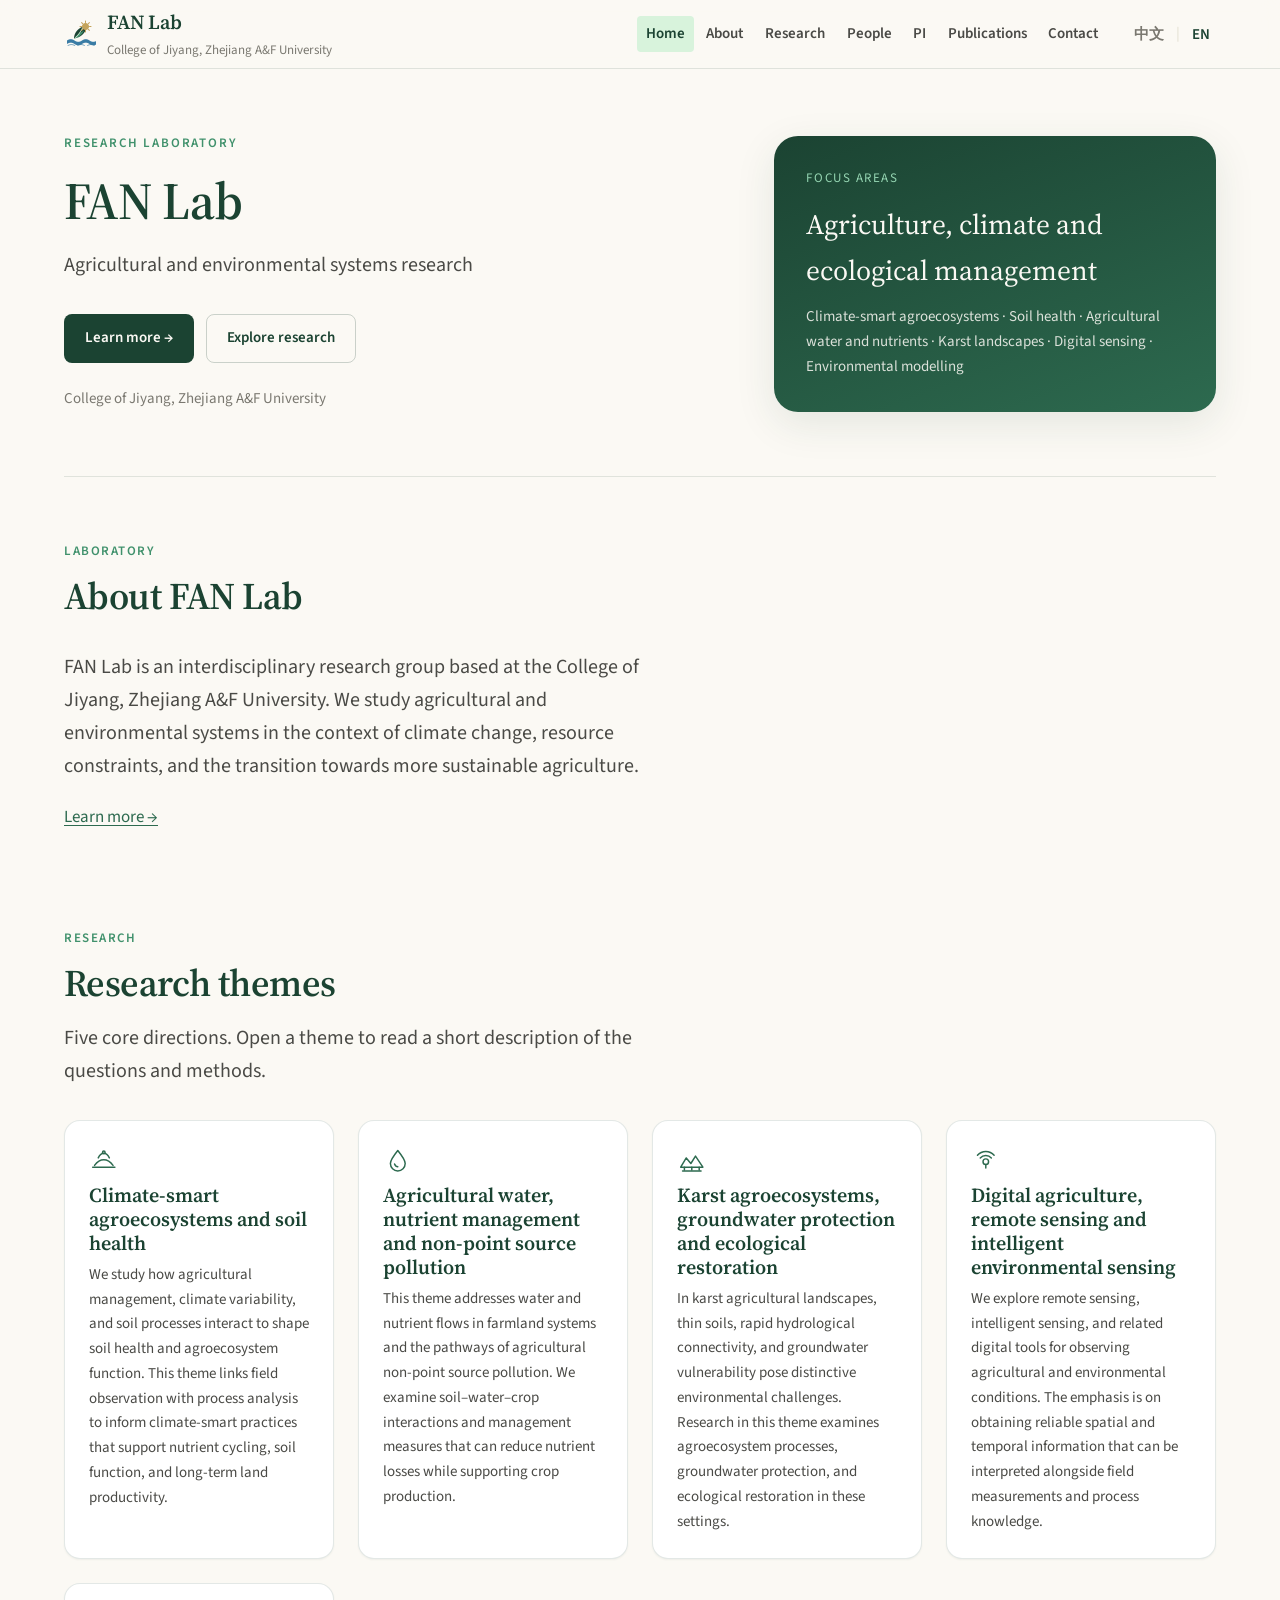
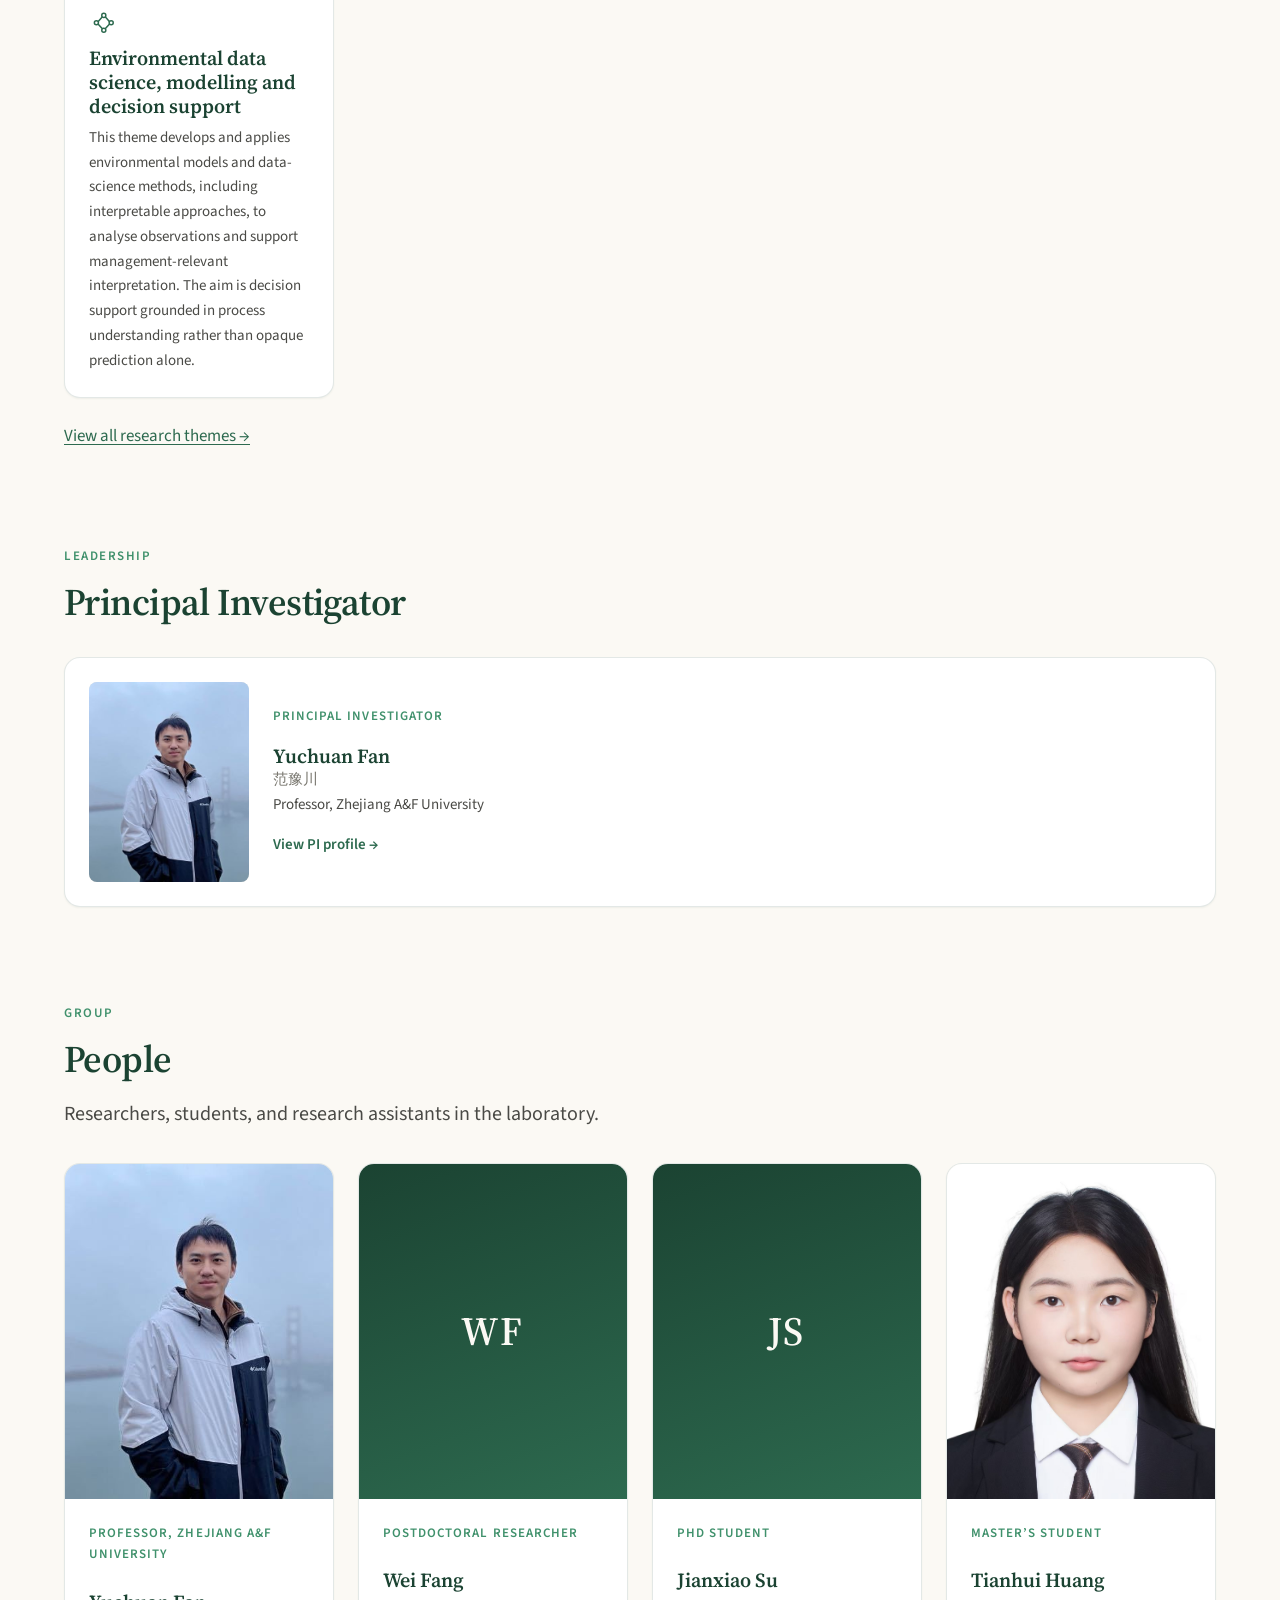
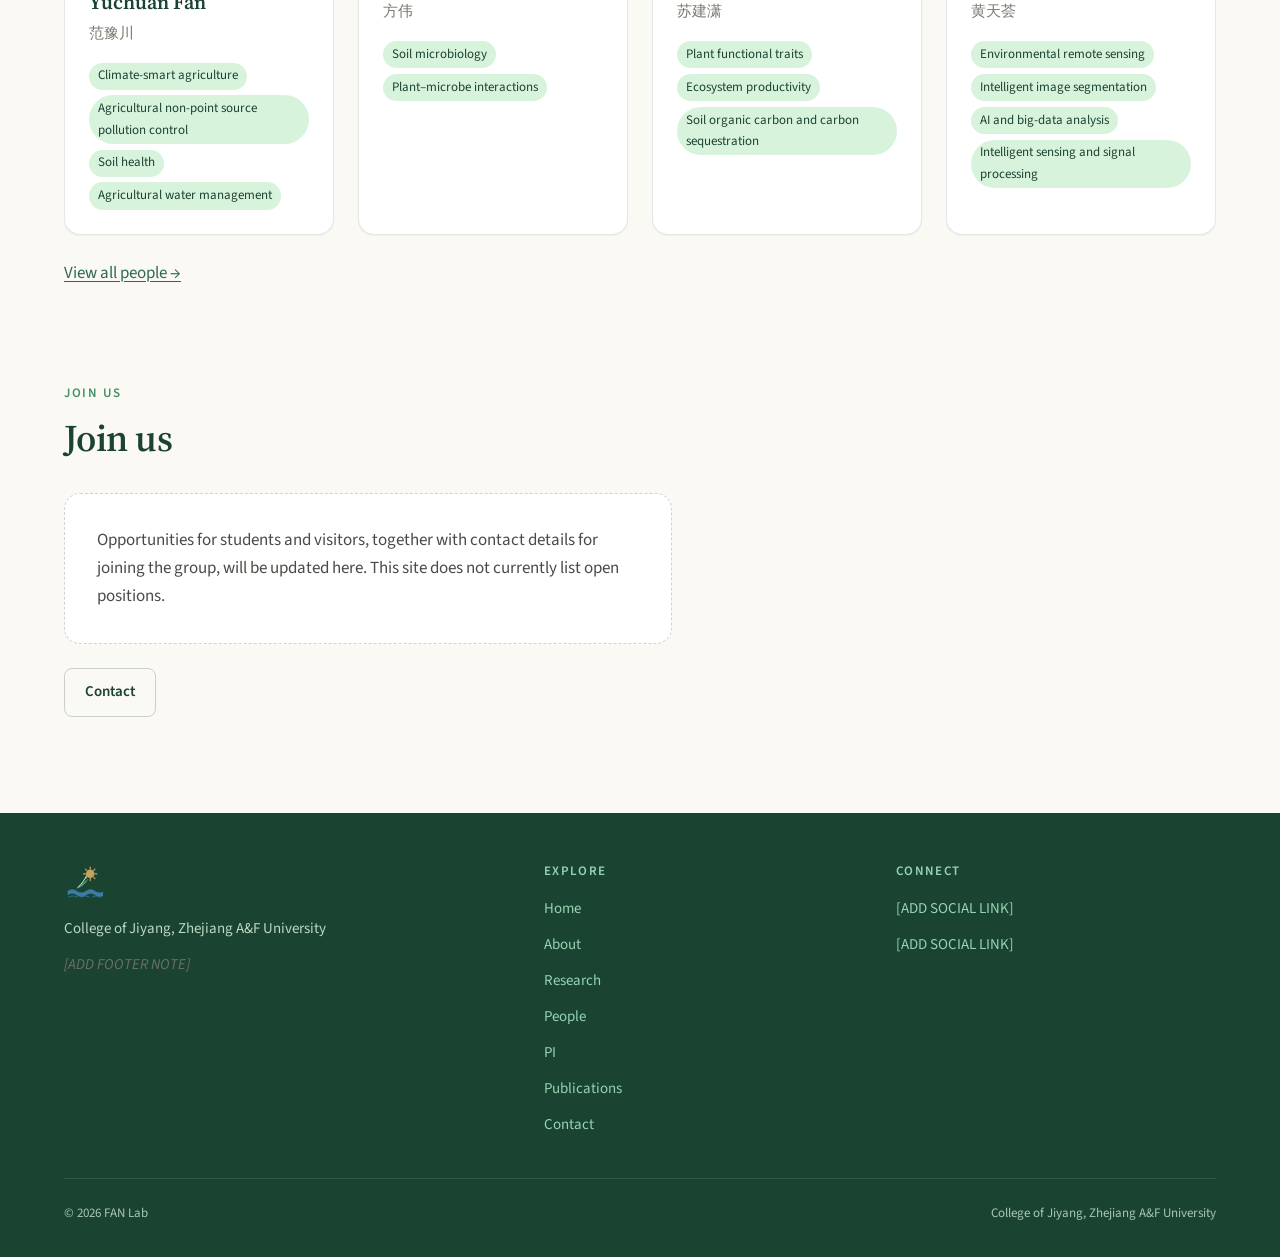
==== index.html @ 01610fb7 "Initial FAN Lab website for GitHub Pages. Bilingual static site (中文 | EN) for FanLab2025.github.io." ====
<!DOCTYPE html>
<html lang="zh-CN">
<head>
  <meta charset="utf-8" />
  <meta name="viewport" content="width=device-width, initial-scale=1" />
  <meta name="description" content="FAN Lab — agricultural and environmental systems research at the College of Jiyang, Zhejiang A&F University, led by Prof. Yuchuan Fan." />
  <title>FAN Lab · College of Jiyang, Zhejiang A&F University</title>
  <script>
    (function () {
      try {
        var l = localStorage.getItem("lab-lang");
        if (l !== "zh" && l !== "en") {
          var n = (navigator.language || "en").toLowerCase();
          l = n.indexOf("zh") === 0 ? "zh" : "en";
        }
        document.documentElement.lang = l === "zh" ? "zh-CN" : "en";
        document.documentElement.setAttribute("data-lang", l);
      } catch (e) {}
    })();
  </script>
  <link rel="icon" href="assets/images/fan-lab-favicon.svg" type="image/svg+xml" />
  <link rel="preconnect" href="https://fonts.googleapis.com" />
  <link rel="preconnect" href="https://fonts.gstatic.com" crossorigin />
  <link href="https://fonts.googleapis.com/css2?family=Source+Sans+3:ital,wght@0,400;0,600;0,700;1,400&family=Source+Serif+4:opsz,wght@8..60,600;8..60,700&display=swap" rel="stylesheet" />
  <link rel="stylesheet" href="css/styles.css" />
</head>
<body>
  <a class="skip-link" href="#main" data-i18n="skipToContent">Skip to content</a>

  <header class="site-header" id="site-header" role="banner"></header>

  <main id="main" class="main">
    <div class="container">
      <section class="hero" aria-labelledby="hero-title">
        <div>
          <span class="hero__eyebrow" data-i18n="home.eyebrow">Research laboratory</span>
          <h1 id="hero-title" data-bind-lab-name>FAN Lab</h1>
          <p class="hero__tagline" id="home-tagline">Agricultural and environmental systems research</p>
          <div class="btn-row">
            <a class="btn btn--primary" href="about.html" data-i18n="home.learnMore">Learn more →</a>
            <a class="btn btn--ghost" href="research.html" data-i18n="home.exploreResearch">Explore research</a>
          </div>
          <div class="hero__meta" style="margin-top: 1.5rem;">
            <span id="home-institution">College of Jiyang, Zhejiang A&amp;F University</span>
          </div>
        </div>
        <aside class="hero__panel" aria-label="Laboratory focus">
          <p class="hero__panel-label" data-i18n="home.focusLabel">Focus areas</p>
          <p class="hero__panel-title" data-i18n="home.focusTitle">Agriculture, climate and ecological management</p>
          <p class="hero__panel-text" data-i18n="home.focusText">Climate-smart agroecosystems · Soil health · Agricultural water and nutrients · Karst landscapes · Digital sensing · Environmental modelling</p>
        </aside>
      </section>

      <section class="section" aria-labelledby="about-heading">
        <div class="section__header">
          <span class="section__eyebrow" data-i18n="home.aboutEyebrow">Laboratory</span>
          <h2 id="about-heading" data-i18n="home.aboutHeading">About FAN Lab</h2>
        </div>
        <div id="home-about" class="about-prose">
          <p class="status-msg" data-i18n="status.loading">Loading…</p>
        </div>
        <p style="margin-top: 1.25rem;">
          <a href="about.html" data-i18n="home.learnMore">Learn more →</a>
        </p>
      </section>

      <section class="section" aria-labelledby="themes-heading">
        <div class="section__header">
          <span class="section__eyebrow" data-i18n="home.researchEyebrow">Research</span>
          <h2 id="themes-heading" data-i18n="home.themesHeading">Research themes</h2>
          <p class="section__lede" data-i18n="home.themesLede">Five core directions. Open a theme to read a short description of the questions and methods.</p>
        </div>
        <div class="home-highlights" id="home-themes">
          <p class="status-msg" data-i18n="status.themesLoading">Loading themes…</p>
        </div>
        <p style="margin-top: 1.5rem;">
          <a href="research.html" data-i18n="home.viewAllThemes">View all research themes →</a>
        </p>
      </section>

      <section class="section" aria-labelledby="pi-heading">
        <div class="section__header">
          <span class="section__eyebrow" data-i18n="home.leadership">Leadership</span>
          <h2 id="pi-heading" data-i18n="home.piHeading">Principal Investigator</h2>
        </div>
        <div id="home-pi">
          <p class="status-msg" data-i18n="status.loading">Loading…</p>
        </div>
      </section>

      <section class="section" aria-labelledby="people-heading">
        <div class="section__header">
          <span class="section__eyebrow" data-i18n="home.peopleEyebrow">Group</span>
          <h2 id="people-heading" data-i18n="home.peopleHeading">People</h2>
          <p class="section__lede" data-i18n="home.peopleLede">Researchers, students, and research assistants in the laboratory.</p>
        </div>
        <div id="home-people">
          <p class="status-msg" data-i18n="status.loading">Loading…</p>
        </div>
        <p style="margin-top: 1.5rem;">
          <a href="people.html" data-i18n="home.viewPeople">View all people →</a>
        </p>
      </section>

      <section class="section" aria-labelledby="join-heading">
        <div class="section__header">
          <span class="section__eyebrow" data-i18n="home.joinEyebrow">Join us</span>
          <h2 id="join-heading" data-i18n="home.joinHeading">Join us</h2>
        </div>
        <div class="join-card">
          <p data-i18n="home.joinLede">Opportunities for students and visitors, together with contact details for joining the group, will be updated here. This site does not currently list open positions.</p>
        </div>
        <div class="btn-row" style="margin-top: 1.5rem;">
          <a class="btn btn--ghost" href="contact.html" data-i18n="home.contactBtn">Contact</a>
        </div>
      </section>
    </div>
  </main>

  <footer class="site-footer" id="site-footer" role="contentinfo"></footer>

  <script src="js/main.js"></script>
  <script src="js/render.js"></script>
  <script>
    (function () {
      var cache = null;
      function draw() {
        if (!cache) return;
        LabRender.renderHome(cache);
      }
      document.addEventListener("DOMContentLoaded", function () {
        LabSite.loadSite()
          .then(function () {
            return LabRender.loadAll();
          })
          .then(function (data) {
            cache = data;
            draw();
          })
          .catch(function (err) {
            console.error(err);
            var el = document.getElementById("home-about");
            if (el) {
              el.innerHTML = '<p class="status-msg status-msg--error">' +
                LabSite.escapeHtml(LabSite.t("status.loadFail")) +
                "</p>";
            }
          });
      });
      window.addEventListener("lab-lang-change", draw);
    })();
  </script>
</body>
</html>
---- css/styles.css ----
/* ==========================================================================
   FAN Lab — Academic laboratory stylesheet
   Forest green + cream palette · Source Serif 4 + Source Sans 3
   ========================================================================== */

:root {
  --color-forest: #1B4332;
  --color-forest-mid: #2D6A4F;
  --color-forest-soft: #40916C;
  --color-leaf: #95D5B2;
  --color-leaf-muted: #D8F3DC;
  --color-cream: #FBF9F4;
  --color-cream-deep: #F5F1E8;
  --color-sand: #E8E4D9;
  --color-ink: #1A1A1A;
  --color-ink-muted: #4A4A46;
  --color-ink-faint: #7A7870;
  --color-border: rgba(27, 67, 50, 0.12);
  --color-border-strong: rgba(27, 67, 50, 0.22);
  --color-focus: #2D6A4F;
  --color-white: #FFFFFF;

  --font-serif: "Source Serif 4", "Songti SC", "Noto Serif SC", "Georgia", "Times New Roman", serif;
  --font-sans: "Source Sans 3", "PingFang SC", "Noto Sans SC", "Microsoft YaHei", "Segoe UI", system-ui, -apple-system, sans-serif;

  --fs-xs: clamp(0.75rem, 0.7rem + 0.2vw, 0.8125rem);
  --fs-sm: clamp(0.875rem, 0.82rem + 0.25vw, 0.9375rem);
  --fs-base: clamp(1rem, 0.95rem + 0.25vw, 1.0625rem);
  --fs-md: clamp(1.125rem, 1.05rem + 0.35vw, 1.25rem);
  --fs-lg: clamp(1.375rem, 1.2rem + 0.7vw, 1.75rem);
  --fs-xl: clamp(1.75rem, 1.4rem + 1.2vw, 2.375rem);
  --fs-2xl: clamp(2.25rem, 1.7rem + 2vw, 3.25rem);
  --fs-3xl: clamp(2.75rem, 2rem + 2.8vw, 4rem);

  --space-1: 0.25rem;
  --space-2: 0.5rem;
  --space-3: 0.75rem;
  --space-4: 1rem;
  --space-5: 1.5rem;
  --space-6: 2rem;
  --space-7: 3rem;
  --space-8: 4rem;
  --space-9: 6rem;
  --space-10: 8rem;

  --radius-sm: 4px;
  --radius-md: 8px;
  --radius-lg: 16px;
  --radius-xl: 24px;

  --shadow-sm: 0 1px 2px rgba(27, 67, 50, 0.06);
  --shadow-md: 0 4px 16px rgba(27, 67, 50, 0.08);
  --shadow-lg: 0 12px 40px rgba(27, 67, 50, 0.1);

  --header-h: 4.25rem;
  --max-w: 72rem;
  --max-w-narrow: 42rem;
  --max-w-prose: 38rem;

  --ease: cubic-bezier(0.22, 1, 0.36, 1);
  --duration: 200ms;
}

/* Reset / base ----------------------------------------------------------- */

*,
*::before,
*::after {
  box-sizing: border-box;
}

html {
  scroll-behavior: smooth;
  -webkit-text-size-adjust: 100%;
}

@media (prefers-reduced-motion: reduce) {
  html {
    scroll-behavior: auto;
  }

  *,
  *::before,
  *::after {
    animation-duration: 0.01ms !important;
    animation-iteration-count: 1 !important;
    transition-duration: 0.01ms !important;
  }
}

body {
  margin: 0;
  min-height: 100vh;
  display: flex;
  flex-direction: column;
  font-family: var(--font-sans);
  font-size: var(--fs-base);
  line-height: 1.65;
  color: var(--color-ink);
  background-color: var(--color-cream);
  -webkit-font-smoothing: antialiased;
  -moz-osx-font-smoothing: grayscale;
}

img {
  max-width: 100%;
  height: auto;
  display: block;
}

a {
  color: var(--color-forest-mid);
  text-decoration-thickness: 1px;
  text-underline-offset: 0.18em;
  transition: color var(--duration) var(--ease);
}

a:hover {
  color: var(--color-forest);
}

a:focus-visible,
button:focus-visible,
.nav-toggle:focus-visible {
  outline: 2px solid var(--color-focus);
  outline-offset: 3px;
}

h1, h2, h3, h4 {
  font-family: var(--font-serif);
  font-weight: 600;
  line-height: 1.2;
  color: var(--color-forest);
  margin: 0 0 var(--space-4);
}

h1 { font-size: var(--fs-2xl); letter-spacing: -0.02em; }
h2 { font-size: var(--fs-xl); letter-spacing: -0.015em; }
h3 { font-size: var(--fs-lg); }
h4 { font-size: var(--fs-md); }

p {
  margin: 0 0 var(--space-4);
}

p:last-child {
  margin-bottom: 0;
}

ul, ol {
  margin: 0 0 var(--space-4);
  padding-left: 1.25rem;
}

/* Skip link -------------------------------------------------------------- */

.skip-link {
  position: absolute;
  top: -100%;
  left: var(--space-4);
  z-index: 1000;
  padding: var(--space-3) var(--space-5);
  background: var(--color-forest);
  color: var(--color-cream);
  font-weight: 600;
  text-decoration: none;
  border-radius: var(--radius-sm);
}

.skip-link:focus {
  top: var(--space-4);
}

/* Layout ----------------------------------------------------------------- */

.container {
  width: min(100% - 2rem, var(--max-w));
  margin-inline: auto;
}

.container--narrow {
  width: min(100% - 2rem, var(--max-w-narrow));
}

.main {
  flex: 1;
  padding-block: var(--space-8) var(--space-9);
}

.section {
  margin-bottom: var(--space-9);
}

.section:last-child {
  margin-bottom: 0;
}

.section__header {
  margin-bottom: var(--space-6);
  max-width: var(--max-w-prose);
}

.section__eyebrow {
  display: block;
  font-family: var(--font-sans);
  font-size: var(--fs-xs);
  font-weight: 600;
  letter-spacing: 0.12em;
  text-transform: uppercase;
  color: var(--color-forest-soft);
  margin-bottom: var(--space-3);
}

.section__lede {
  color: var(--color-ink-muted);
  font-size: var(--fs-md);
  margin-top: var(--space-3);
}

/* Header / nav ----------------------------------------------------------- */

.site-header {
  position: sticky;
  top: 0;
  z-index: 100;
  background: rgba(251, 249, 244, 0.92);
  backdrop-filter: blur(12px);
  -webkit-backdrop-filter: blur(12px);
  border-bottom: 1px solid var(--color-border);
}

.site-header__inner {
  display: flex;
  align-items: center;
  justify-content: space-between;
  gap: var(--space-5);
  min-height: var(--header-h);
}

.brand {
  display: flex;
  flex-direction: row;
  align-items: center;
  gap: 0.7rem;
  text-decoration: none;
  color: inherit;
  min-width: 0;
}

.brand__logo {
  height: 2rem; /* ~32px — compact mark for navbar */
  width: 2rem;
  display: block;
  flex-shrink: 0;
  object-fit: contain;
}

.brand__text {
  display: flex;
  flex-direction: column;
  gap: 0.08rem;
  min-width: 0;
}

.brand:hover {
  color: inherit;
}

.brand__lab {
  font-family: var(--font-serif);
  font-size: var(--fs-md);
  font-weight: 600;
  color: var(--color-forest);
  letter-spacing: -0.01em;
  white-space: nowrap;
  overflow: hidden;
  text-overflow: ellipsis;
}

.brand__inst {
  font-size: var(--fs-xs);
  color: var(--color-ink-faint);
  white-space: nowrap;
  overflow: hidden;
  text-overflow: ellipsis;
}

.nav-toggle {
  display: none;
  align-items: center;
  justify-content: center;
  width: 2.75rem;
  height: 2.75rem;
  border: 1px solid var(--color-border-strong);
  border-radius: var(--radius-md);
  background: var(--color-white);
  cursor: pointer;
  color: var(--color-forest);
}

.nav-toggle__icon {
  display: block;
  width: 1.125rem;
  height: 2px;
  background: currentColor;
  position: relative;
  box-shadow: 0 -6px 0 currentColor, 0 6px 0 currentColor;
}

.site-nav ul {
  display: flex;
  align-items: center;
  gap: var(--space-1);
  list-style: none;
  margin: 0;
  padding: 0;
}

.site-nav a {
  display: block;
  padding: 0.35rem 0.55rem;
  font-size: var(--fs-sm);
  font-weight: 600;
  color: var(--color-ink-muted);
  text-decoration: none;
  border-radius: var(--radius-sm);
  transition: background var(--duration) var(--ease), color var(--duration) var(--ease);
}

.site-nav a:hover {
  color: var(--color-forest);
  background: var(--color-leaf-muted);
}

.site-nav a[aria-current="page"] {
  color: var(--color-forest);
  background: var(--color-leaf-muted);
}

@media (max-width: 1120px) {
  .nav-toggle {
    display: inline-flex;
  }

  .site-nav {
    position: absolute;
    top: 100%;
    left: 0;
    right: 0;
    background: var(--color-cream);
    border-bottom: 1px solid var(--color-border);
    padding: var(--space-3) var(--space-4) var(--space-5);
    display: none;
  }

  .site-nav.is-open {
    display: block;
  }

  .site-nav ul {
    flex-direction: column;
    align-items: stretch;
    gap: var(--space-1);
  }

  .site-nav a {
    padding: var(--space-3) var(--space-4);
  }
}

/* Footer ----------------------------------------------------------------- */

.site-footer {
  background: var(--color-forest);
  color: var(--color-leaf-muted);
  padding-block: var(--space-7) var(--space-6);
  margin-top: auto;
}

.site-footer a {
  color: var(--color-leaf);
}

.site-footer a:hover {
  color: var(--color-cream);
}

.footer__grid {
  display: grid;
  grid-template-columns: 1.4fr 1fr 1fr;
  gap: var(--space-6);
  margin-bottom: var(--space-6);
}

.footer__lab {
  font-family: var(--font-serif);
  font-size: var(--fs-md);
  font-weight: 600;
  color: var(--color-cream);
  margin-bottom: var(--space-2);
}

.footer__inst {
  font-size: var(--fs-sm);
  opacity: 0.85;
  margin-bottom: var(--space-3);
}

.footer__heading {
  font-family: var(--font-sans);
  font-size: var(--fs-xs);
  font-weight: 600;
  letter-spacing: 0.1em;
  text-transform: uppercase;
  color: var(--color-leaf);
  margin-bottom: var(--space-3);
}

.footer__list {
  list-style: none;
  margin: 0;
  padding: 0;
}

.footer__list li {
  margin-bottom: var(--space-2);
}

.footer__list a {
  text-decoration: none;
  font-size: var(--fs-sm);
}

.footer__list a:hover {
  text-decoration: underline;
}

.footer__bottom {
  border-top: 1px solid rgba(149, 213, 178, 0.2);
  padding-top: var(--space-5);
  display: flex;
  flex-wrap: wrap;
  justify-content: space-between;
  gap: var(--space-3);
  font-size: var(--fs-xs);
  opacity: 0.75;
}

@media (max-width: 700px) {
  .footer__grid {
    grid-template-columns: 1fr;
    gap: var(--space-5);
  }
}

/* Hero ------------------------------------------------------------------- */

.hero {
  display: grid;
  grid-template-columns: 1.2fr 0.8fr;
  gap: var(--space-7);
  align-items: end;
  padding-bottom: var(--space-8);
  border-bottom: 1px solid var(--color-border);
  margin-bottom: var(--space-8);
}

.hero__eyebrow {
  display: block;
  font-size: var(--fs-xs);
  font-weight: 600;
  letter-spacing: 0.14em;
  text-transform: uppercase;
  color: var(--color-forest-soft);
  margin-bottom: var(--space-4);
}

.hero__title {
  font-size: var(--fs-3xl);
  margin-bottom: var(--space-5);
  max-width: 14ch;
}

.hero__tagline {
  font-size: var(--fs-md);
  color: var(--color-ink-muted);
  max-width: var(--max-w-prose);
  margin-bottom: var(--space-6);
}

.hero__meta {
  display: flex;
  flex-wrap: wrap;
  gap: var(--space-4);
  font-size: var(--fs-sm);
  color: var(--color-ink-faint);
}

.hero__panel {
  background: linear-gradient(160deg, var(--color-forest) 0%, var(--color-forest-mid) 100%);
  color: var(--color-cream);
  border-radius: var(--radius-xl);
  padding: var(--space-6);
  box-shadow: var(--shadow-lg);
  min-height: 16rem;
  display: flex;
  flex-direction: column;
  justify-content: flex-end;
}

.hero__panel-label {
  font-size: var(--fs-xs);
  letter-spacing: 0.12em;
  text-transform: uppercase;
  color: var(--color-leaf);
  margin-bottom: var(--space-3);
}

.hero__panel-title {
  font-family: var(--font-serif);
  font-size: var(--fs-lg);
  color: var(--color-cream);
  margin-bottom: var(--space-3);
}

.hero__panel-text {
  font-size: var(--fs-sm);
  opacity: 0.85;
  margin: 0;
}

@media (max-width: 860px) {
  .hero {
    grid-template-columns: 1fr;
    gap: var(--space-6);
  }

  .hero__title {
    max-width: none;
  }
}

/* Buttons / CTAs --------------------------------------------------------- */

.btn-row {
  display: flex;
  flex-wrap: wrap;
  gap: var(--space-3);
}

.btn {
  display: inline-flex;
  align-items: center;
  justify-content: center;
  gap: var(--space-2);
  padding: 0.7rem 1.25rem;
  font-family: var(--font-sans);
  font-size: var(--fs-sm);
  font-weight: 600;
  text-decoration: none;
  border-radius: var(--radius-md);
  border: 1px solid transparent;
  cursor: pointer;
  transition: background var(--duration) var(--ease), color var(--duration) var(--ease), border-color var(--duration) var(--ease), transform var(--duration) var(--ease);
}

.btn:hover {
  text-decoration: none;
}

.btn--primary {
  background: var(--color-forest);
  color: var(--color-cream);
}

.btn--primary:hover {
  background: var(--color-forest-mid);
  color: var(--color-cream);
}

.btn--ghost {
  background: transparent;
  color: var(--color-forest);
  border-color: var(--color-border-strong);
}

.btn--ghost:hover {
  background: var(--color-leaf-muted);
  color: var(--color-forest);
}

/* Cards ------------------------------------------------------------------ */

.card-grid {
  display: grid;
  grid-template-columns: repeat(auto-fill, minmax(16rem, 1fr));
  gap: var(--space-5);
}

.card {
  background: var(--color-white);
  border: 1px solid var(--color-border);
  border-radius: var(--radius-lg);
  overflow: hidden;
  box-shadow: var(--shadow-sm);
  transition: box-shadow var(--duration) var(--ease), transform var(--duration) var(--ease), border-color var(--duration) var(--ease);
}

.card:hover {
  box-shadow: var(--shadow-md);
  border-color: var(--color-border-strong);
  transform: translateY(-2px);
}

@media (prefers-reduced-motion: reduce) {
  .card:hover {
    transform: none;
  }
}

.card--link {
  text-decoration: none;
  color: inherit;
  display: flex;
  flex-direction: column;
  height: 100%;
}

.card--link:hover {
  color: inherit;
}

.card__media {
  aspect-ratio: 4 / 5;
  background: var(--color-sand);
  position: relative;
  overflow: hidden;
}

.card__media img {
  width: 100%;
  height: 100%;
  object-fit: cover;
  object-position: center top;
}

.portrait-placeholder {
  width: 100%;
  height: 100%;
  display: flex;
  flex-direction: column;
  align-items: center;
  justify-content: center;
  gap: var(--space-3);
  background: linear-gradient(180deg, var(--color-sand) 0%, #ddd8cb 100%);
  color: var(--color-forest);
  font-size: var(--fs-xs);
  font-weight: 600;
  letter-spacing: 0.08em;
  text-transform: uppercase;
  opacity: 0.7;
}

.portrait-placeholder__icon {
  width: 3.5rem;
  height: 3.5rem;
  border-radius: 50%;
  background: rgba(27, 67, 50, 0.12);
}

.card__body {
  padding: var(--space-5);
  display: flex;
  flex-direction: column;
  gap: var(--space-2);
  flex: 1;
}

.card__role {
  font-size: var(--fs-xs);
  font-weight: 600;
  letter-spacing: 0.08em;
  text-transform: uppercase;
  color: var(--color-forest-soft);
}

.card__title {
  font-family: var(--font-serif);
  font-size: var(--fs-md);
  font-weight: 600;
  color: var(--color-forest);
  margin: 0;
}

.card__meta {
  font-size: var(--fs-sm);
  color: var(--color-ink-muted);
}

.card__badge {
  display: inline-block;
  align-self: flex-start;
  margin-top: auto;
  padding: 0.2rem 0.55rem;
  font-size: var(--fs-xs);
  font-weight: 600;
  color: var(--color-ink-faint);
  background: var(--color-cream-deep);
  border-radius: var(--radius-sm);
  border: 1px dashed var(--color-border-strong);
}

/* Theme cards ------------------------------------------------------------ */

.theme-list {
  display: grid;
  gap: var(--space-4);
}

.theme-card {
  display: grid;
  grid-template-columns: auto 1fr;
  gap: var(--space-5);
  padding: var(--space-5) var(--space-6);
  background: var(--color-white);
  border: 1px solid var(--color-border);
  border-radius: var(--radius-lg);
  box-shadow: var(--shadow-sm);
  transition: border-color var(--duration) var(--ease), box-shadow var(--duration) var(--ease);
}

.theme-card:hover {
  border-color: var(--color-border-strong);
  box-shadow: var(--shadow-md);
}

.theme-card__index {
  font-family: var(--font-serif);
  font-size: var(--fs-lg);
  font-weight: 600;
  color: var(--color-leaf);
  line-height: 1;
  min-width: 2.5rem;
}

.theme-card__title {
  margin-bottom: var(--space-2);
}

.theme-card__desc {
  color: var(--color-ink-muted);
  margin: 0;
}

@media (max-width: 560px) {
  .theme-card {
    grid-template-columns: 1fr;
    gap: var(--space-3);
  }
}

/* Publications ----------------------------------------------------------- */

.pub-list {
  list-style: none;
  margin: 0;
  padding: 0;
  display: grid;
  gap: var(--space-4);
}

.pub-item {
  padding: var(--space-5);
  background: var(--color-white);
  border: 1px solid var(--color-border);
  border-radius: var(--radius-lg);
  border-left: 3px solid var(--color-forest-soft);
}

.pub-item--placeholder {
  border-left-style: dashed;
  border-left-color: var(--color-sand);
  background: var(--color-cream-deep);
}

.pub-item__title {
  font-family: var(--font-serif);
  font-size: var(--fs-md);
  font-weight: 600;
  color: var(--color-forest);
  margin: 0 0 var(--space-2);
}

.pub-item__meta {
  font-size: var(--fs-sm);
  color: var(--color-ink-muted);
  margin: 0;
}

.pub-item__badge {
  display: inline-block;
  margin-top: var(--space-3);
  font-size: var(--fs-xs);
  font-weight: 600;
  color: var(--color-ink-faint);
  letter-spacing: 0.04em;
}

/* Member profile page ---------------------------------------------------- */

.member-layout {
  display: grid;
  grid-template-columns: minmax(14rem, 18rem) 1fr;
  gap: var(--space-7);
  align-items: start;
}

.member-sidebar {
  position: sticky;
  top: calc(var(--header-h) + var(--space-5));
}

.member-portrait {
  aspect-ratio: 4 / 5;
  border-radius: var(--radius-lg);
  overflow: hidden;
  background: var(--color-sand);
  border: 1px solid var(--color-border);
  margin-bottom: var(--space-5);
  box-shadow: var(--shadow-md);
}

.member-portrait img {
  width: 100%;
  height: 100%;
  object-fit: cover;
  object-position: center top;
}

.member-contact {
  background: var(--color-white);
  border: 1px solid var(--color-border);
  border-radius: var(--radius-lg);
  padding: var(--space-5);
}

.member-contact dt {
  font-size: var(--fs-xs);
  font-weight: 600;
  letter-spacing: 0.08em;
  text-transform: uppercase;
  color: var(--color-forest-soft);
  margin-top: var(--space-3);
}

.member-contact dt:first-child {
  margin-top: 0;
}

.member-contact dd {
  margin: var(--space-1) 0 0;
  font-size: var(--fs-sm);
  color: var(--color-ink-muted);
  word-break: break-word;
}

.member-header {
  margin-bottom: var(--space-6);
  padding-bottom: var(--space-5);
  border-bottom: 1px solid var(--color-border);
}

.member-header__role {
  font-size: var(--fs-xs);
  font-weight: 600;
  letter-spacing: 0.12em;
  text-transform: uppercase;
  color: var(--color-forest-soft);
  margin-bottom: var(--space-2);
}

.member-header__title {
  font-size: var(--fs-sm);
  color: var(--color-ink-muted);
  margin: 0 0 var(--space-2);
}

.member-header__affil {
  font-size: var(--fs-sm);
  color: var(--color-ink-faint);
  margin: 0;
}

.member-section {
  margin-bottom: var(--space-7);
}

.member-section h2 {
  font-size: var(--fs-lg);
  margin-bottom: var(--space-4);
  padding-bottom: var(--space-2);
  border-bottom: 1px solid var(--color-border);
}

.interest-list {
  display: flex;
  flex-wrap: wrap;
  gap: var(--space-2);
  list-style: none;
  margin: 0;
  padding: 0;
}

.interest-chip {
  display: inline-block;
  padding: 0.4rem 0.85rem;
  font-size: var(--fs-sm);
  color: var(--color-forest);
  background: var(--color-leaf-muted);
  border-radius: 999px;
  text-decoration: none;
}

.interest-chip:hover {
  background: var(--color-leaf);
  color: var(--color-forest);
}

.bio-text {
  max-width: var(--max-w-prose);
  color: var(--color-ink-muted);
}

.placeholder-text {
  color: var(--color-ink-faint);
  font-style: italic;
}

@media (max-width: 800px) {
  .member-layout {
    grid-template-columns: 1fr;
  }

  .member-sidebar {
    position: static;
    display: grid;
    grid-template-columns: minmax(10rem, 14rem) 1fr;
    gap: var(--space-5);
    align-items: start;
  }

  .member-portrait {
    margin-bottom: 0;
  }
}

@media (max-width: 560px) {
  .member-sidebar {
    grid-template-columns: 1fr;
  }
}

/* Contact page ----------------------------------------------------------- */

.contact-grid {
  display: grid;
  grid-template-columns: 1fr 1fr;
  gap: var(--space-5);
}

.contact-card {
  background: var(--color-white);
  border: 1px solid var(--color-border);
  border-radius: var(--radius-lg);
  padding: var(--space-6);
  box-shadow: var(--shadow-sm);
}

.contact-card h2 {
  font-size: var(--fs-md);
  margin-bottom: var(--space-4);
}

.contact-dl dt {
  font-size: var(--fs-xs);
  font-weight: 600;
  letter-spacing: 0.08em;
  text-transform: uppercase;
  color: var(--color-forest-soft);
  margin-top: var(--space-4);
}

.contact-dl dt:first-child {
  margin-top: 0;
}

.contact-dl dd {
  margin: var(--space-1) 0 0;
  color: var(--color-ink-muted);
}

@media (max-width: 640px) {
  .contact-grid {
    grid-template-columns: 1fr;
  }
}

/* Page intro ------------------------------------------------------------- */

.page-intro {
  margin-bottom: var(--space-7);
  max-width: var(--max-w-prose);
}

.page-intro h1 {
  margin-bottom: var(--space-3);
}

.page-intro p {
  color: var(--color-ink-muted);
  font-size: var(--fs-md);
}

/* Empty / loading states ------------------------------------------------- */

.status-msg {
  padding: var(--space-6);
  text-align: center;
  color: var(--color-ink-faint);
  background: var(--color-cream-deep);
  border: 1px dashed var(--color-border-strong);
  border-radius: var(--radius-lg);
  font-size: var(--fs-sm);
}

.status-msg--error {
  color: #7c2d12;
  background: #fff7ed;
  border-color: #fed7aa;
}

.home-highlights {
  display: grid;
  grid-template-columns: repeat(3, 1fr);
  gap: var(--space-5);
}

.highlight-card {
  padding: var(--space-5);
  background: var(--color-white);
  border: 1px solid var(--color-border);
  border-radius: var(--radius-lg);
  box-shadow: var(--shadow-sm);
}

.highlight-card h3 {
  font-size: var(--fs-md);
  margin-bottom: var(--space-2);
}

.highlight-card p {
  font-size: var(--fs-sm);
  color: var(--color-ink-muted);
  margin: 0;
}

@media (max-width: 720px) {
  .home-highlights {
    grid-template-columns: 1fr;
  }
}

.pi-spotlight {
  display: grid;
  grid-template-columns: 10rem 1fr;
  gap: var(--space-5);
  align-items: center;
  padding: var(--space-5);
  background: var(--color-white);
  border: 1px solid var(--color-border);
  border-radius: var(--radius-lg);
  text-decoration: none;
  color: inherit;
  box-shadow: var(--shadow-sm);
  transition: box-shadow var(--duration) var(--ease), border-color var(--duration) var(--ease);
}

.pi-spotlight:hover {
  color: inherit;
  box-shadow: var(--shadow-md);
  border-color: var(--color-border-strong);
}

.pi-spotlight__media {
  aspect-ratio: 4 / 5;
  border-radius: var(--radius-md);
  overflow: hidden;
  background: var(--color-sand);
}

.pi-spotlight__media img,
.pi-spotlight__media .portrait-placeholder {
  width: 100%;
  height: 100%;
}

@media (max-width: 560px) {
  .pi-spotlight {
    grid-template-columns: 1fr;
  }
}

/* Utility ---------------------------------------------------------------- */

.sr-only {
  position: absolute;
  width: 1px;
  height: 1px;
  padding: 0;
  margin: -1px;
  overflow: hidden;
  clip: rect(0, 0, 0, 0);
  white-space: nowrap;
  border: 0;
}

.text-muted {
  color: var(--color-ink-muted);
}

.mt-0 { margin-top: 0; }
.mb-0 { margin-bottom: 0; }

/* Language toggle -------------------------------------------------------- */

.lang-toggle {
  display: flex;
  align-items: center;
  gap: 0.35rem;
  margin-left: var(--space-2);
  font-size: var(--fs-sm);
  font-weight: 600;
  flex-shrink: 0;
}

.lang-toggle__btn {
  margin: 0;
  padding: 0.2rem 0.4rem;
  border: 0;
  background: transparent;
  color: var(--color-ink-faint);
  font-family: inherit;
  font-size: inherit;
  font-weight: 600;
  cursor: pointer;
  border-radius: var(--radius-sm);
}

.lang-toggle__btn:hover {
  color: var(--color-forest);
}

.lang-toggle__btn.is-active {
  color: var(--color-forest);
}

.lang-toggle__sep {
  color: var(--color-sand);
  user-select: none;
}

.site-nav {
  display: flex;
  align-items: center;
  gap: var(--space-3);
}

@media (max-width: 1120px) {
  .site-nav {
    display: none;
    flex-direction: column;
    align-items: stretch;
  }

  .site-nav.is-open {
    display: flex;
  }

  .lang-toggle {
    margin: var(--space-3) var(--space-4) var(--space-2);
  }
}

/* People groups ---------------------------------------------------------- */

.people-group {
  margin-bottom: var(--space-8);
}

.people-group:last-child {
  margin-bottom: 0;
}

.people-group__title {
  font-size: var(--fs-lg);
  margin-bottom: var(--space-5);
  padding-bottom: var(--space-3);
  border-bottom: 1px solid var(--color-border);
}

.card-grid--pi {
  grid-template-columns: minmax(18rem, 32rem);
}

.card--featured {
  display: grid;
  grid-template-columns: 10.5rem 1fr;
  align-items: stretch;
}

.card--featured.card--link,
.card--featured.card {
  flex-direction: row;
  height: auto;
}

.card--featured .card__media {
  aspect-ratio: auto;
  min-height: 14rem;
}

.card--static {
  color: inherit;
}

.card--placeholder {
  border-style: dashed;
}

.card__name-alt {
  font-size: var(--fs-sm);
  color: var(--color-ink-faint);
  margin: 0;
}

.card__chips {
  display: flex;
  flex-wrap: wrap;
  gap: 0.35rem;
  list-style: none;
  margin: var(--space-2) 0 0;
  padding: 0;
}

.card__chips li {
  display: inline-block;
  padding: 0.18rem 0.55rem;
  font-size: var(--fs-xs);
  color: var(--color-forest);
  background: var(--color-leaf-muted);
  border-radius: 999px;
}

.portrait-monogram {
  width: 100%;
  height: 100%;
  display: flex;
  align-items: center;
  justify-content: center;
  background: linear-gradient(160deg, var(--color-forest) 0%, var(--color-forest-mid) 100%);
  color: var(--color-cream);
  font-family: var(--font-serif);
  font-size: clamp(1.75rem, 4vw, 2.5rem);
  font-weight: 600;
  letter-spacing: 0.06em;
}

.pi-spotlight__media img,
.pi-spotlight__media .portrait-monogram,
.pi-spotlight__media .portrait-placeholder {
  width: 100%;
  height: 100%;
  object-fit: cover;
  object-position: center top;
}

.edu-list {
  margin: 0;
  padding-left: 1.15rem;
  color: var(--color-ink-muted);
  max-width: var(--max-w-prose);
}

.edu-list li {
  margin-bottom: var(--space-2);
}

.edu-list li:last-child {
  margin-bottom: 0;
}

.interest-chip {
  cursor: default;
}

@media (max-width: 640px) {
  .card--featured {
    grid-template-columns: 1fr;
  }

  .card--featured .card__media {
    aspect-ratio: 4 / 5;
    min-height: 0;
  }
}

/* Brand / logo marks ----------------------------------------------------- */

.logo-mark {
  display: block;
  width: auto;
  height: auto;
  max-width: 100%;
}

.logo-mark--about {
  height: 3.75rem;
  width: auto;
  max-width: min(18rem, 100%);
  margin: 0 0 1.75rem;
  object-fit: contain;
}

.about-logo-wrap {
  display: flex;
  justify-content: flex-start;
  margin-bottom: var(--space-5);
}

.logo-mark--pi {
  height: 3.25rem;
  width: auto;
  max-width: min(16rem, 100%);
  margin-bottom: var(--space-4);
  object-fit: contain;
}

.footer__brand-lockup {
  display: block;
  height: 2.75rem;
  width: auto;
  max-width: 12rem;
  margin-bottom: var(--space-3);
  object-fit: contain;
}

.highlight-card--link {
  text-decoration: none;
  color: inherit;
  display: flex;
  flex-direction: column;
  gap: var(--space-2);
  height: 100%;
}

.highlight-card--link:hover {
  color: inherit;
  border-color: var(--color-border-strong);
  box-shadow: var(--shadow-md);
}

.highlight-card--link h3 {
  margin-bottom: 0;
}

.theme-icon {
  display: inline-flex;
  align-items: center;
  justify-content: center;
  width: 2.25rem;
  height: 2.25rem;
  color: var(--color-forest);
  flex-shrink: 0;
}

.theme-icon svg {
  width: 100%;
  height: 100%;
}

.theme-icon--sm {
  width: 1.85rem;
  height: 1.85rem;
  color: var(--color-forest-mid);
}

.theme-card__mark {
  display: flex;
  flex-direction: column;
  align-items: flex-start;
  gap: var(--space-3);
}

.home-more {
  margin-top: var(--space-3);
  font-size: var(--fs-sm);
  font-weight: 600;
  color: var(--color-forest-mid);
}

.about-prose {
  max-width: var(--max-w-prose);
  color: var(--color-ink-muted);
  font-size: var(--fs-md);
}

.approach-section {
  margin-top: var(--space-7);
}

.approach-list {
  list-style: none;
  margin: 0;
  padding: 0;
  display: grid;
  grid-template-columns: repeat(2, 1fr);
  gap: var(--space-4);
}

.approach-item {
  display: flex;
  align-items: center;
  gap: var(--space-3);
  padding: var(--space-4);
  background: var(--color-white);
  border: 1px solid var(--color-border);
  border-radius: var(--radius-lg);
  color: var(--color-forest);
  font-weight: 600;
}

.pi-hero {
  display: grid;
  grid-template-columns: minmax(13rem, 16rem) 1fr;
  gap: var(--space-7);
  align-items: start;
  margin-bottom: var(--space-8);
  padding-bottom: var(--space-7);
  border-bottom: 1px solid var(--color-border);
}

.pi-email {
  margin-top: var(--space-4);
  font-size: var(--fs-sm);
}

.pi-email span {
  display: block;
  font-size: var(--fs-xs);
  font-weight: 600;
  letter-spacing: 0.08em;
  text-transform: uppercase;
  color: var(--color-forest-soft);
  margin-bottom: 0.2rem;
}

.pi-bullets {
  margin: 0;
  padding-left: 1.15rem;
  color: var(--color-ink-muted);
  max-width: var(--max-w-prose);
}

.pi-bullets li {
  margin-bottom: var(--space-2);
}

.bio-text--wide {
  max-width: 46rem;
}

.philosophy-text {
  font-size: var(--fs-md);
}

.join-card {
  padding: var(--space-6);
  background: var(--color-white);
  border: 1px dashed var(--color-border-strong);
  border-radius: var(--radius-lg);
  max-width: var(--max-w-prose);
}

.join-card p {
  color: var(--color-ink-muted);
  margin: 0;
}

.home-highlights {
  grid-template-columns: repeat(auto-fill, minmax(16.5rem, 1fr));
}

@media (max-width: 800px) {
  .pi-hero {
    grid-template-columns: 1fr;
  }

  .approach-list {
    grid-template-columns: 1fr;
  }

  .logo-mark--about {
    height: 5.25rem;
  }
}
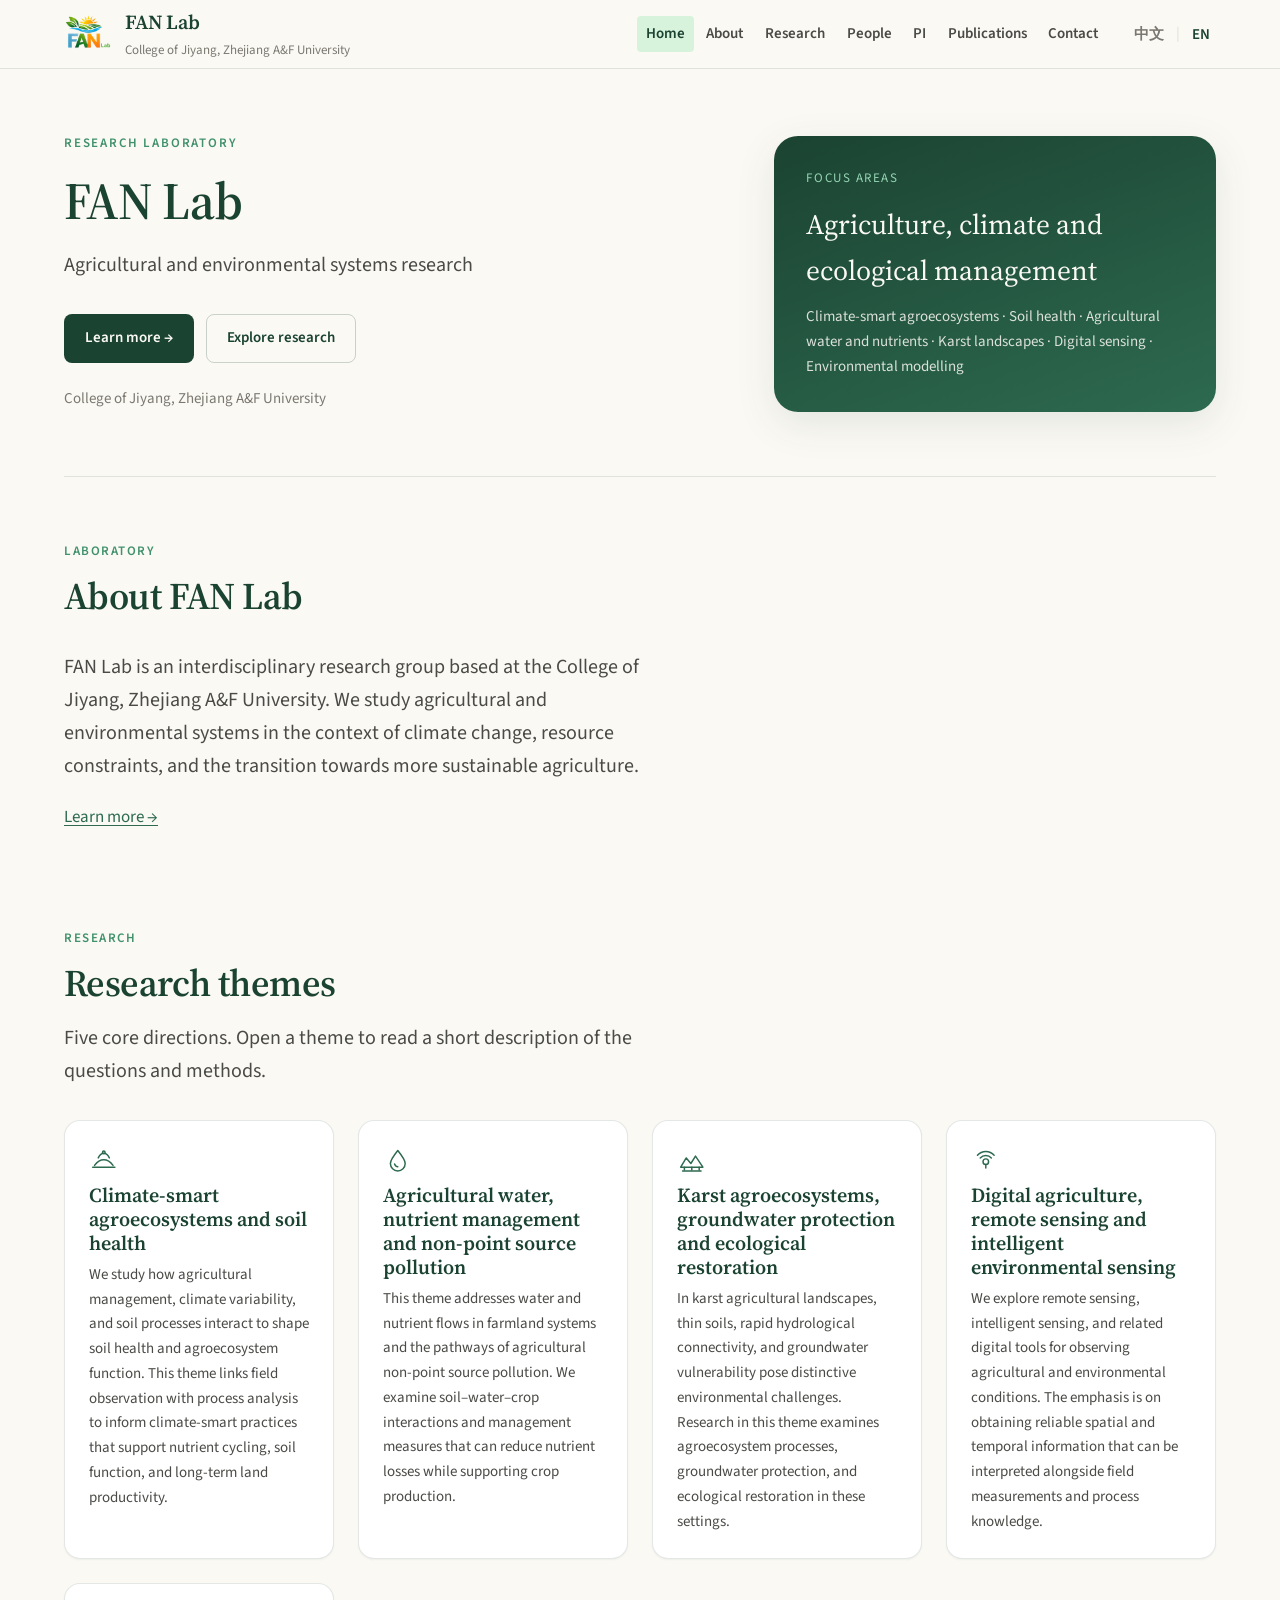
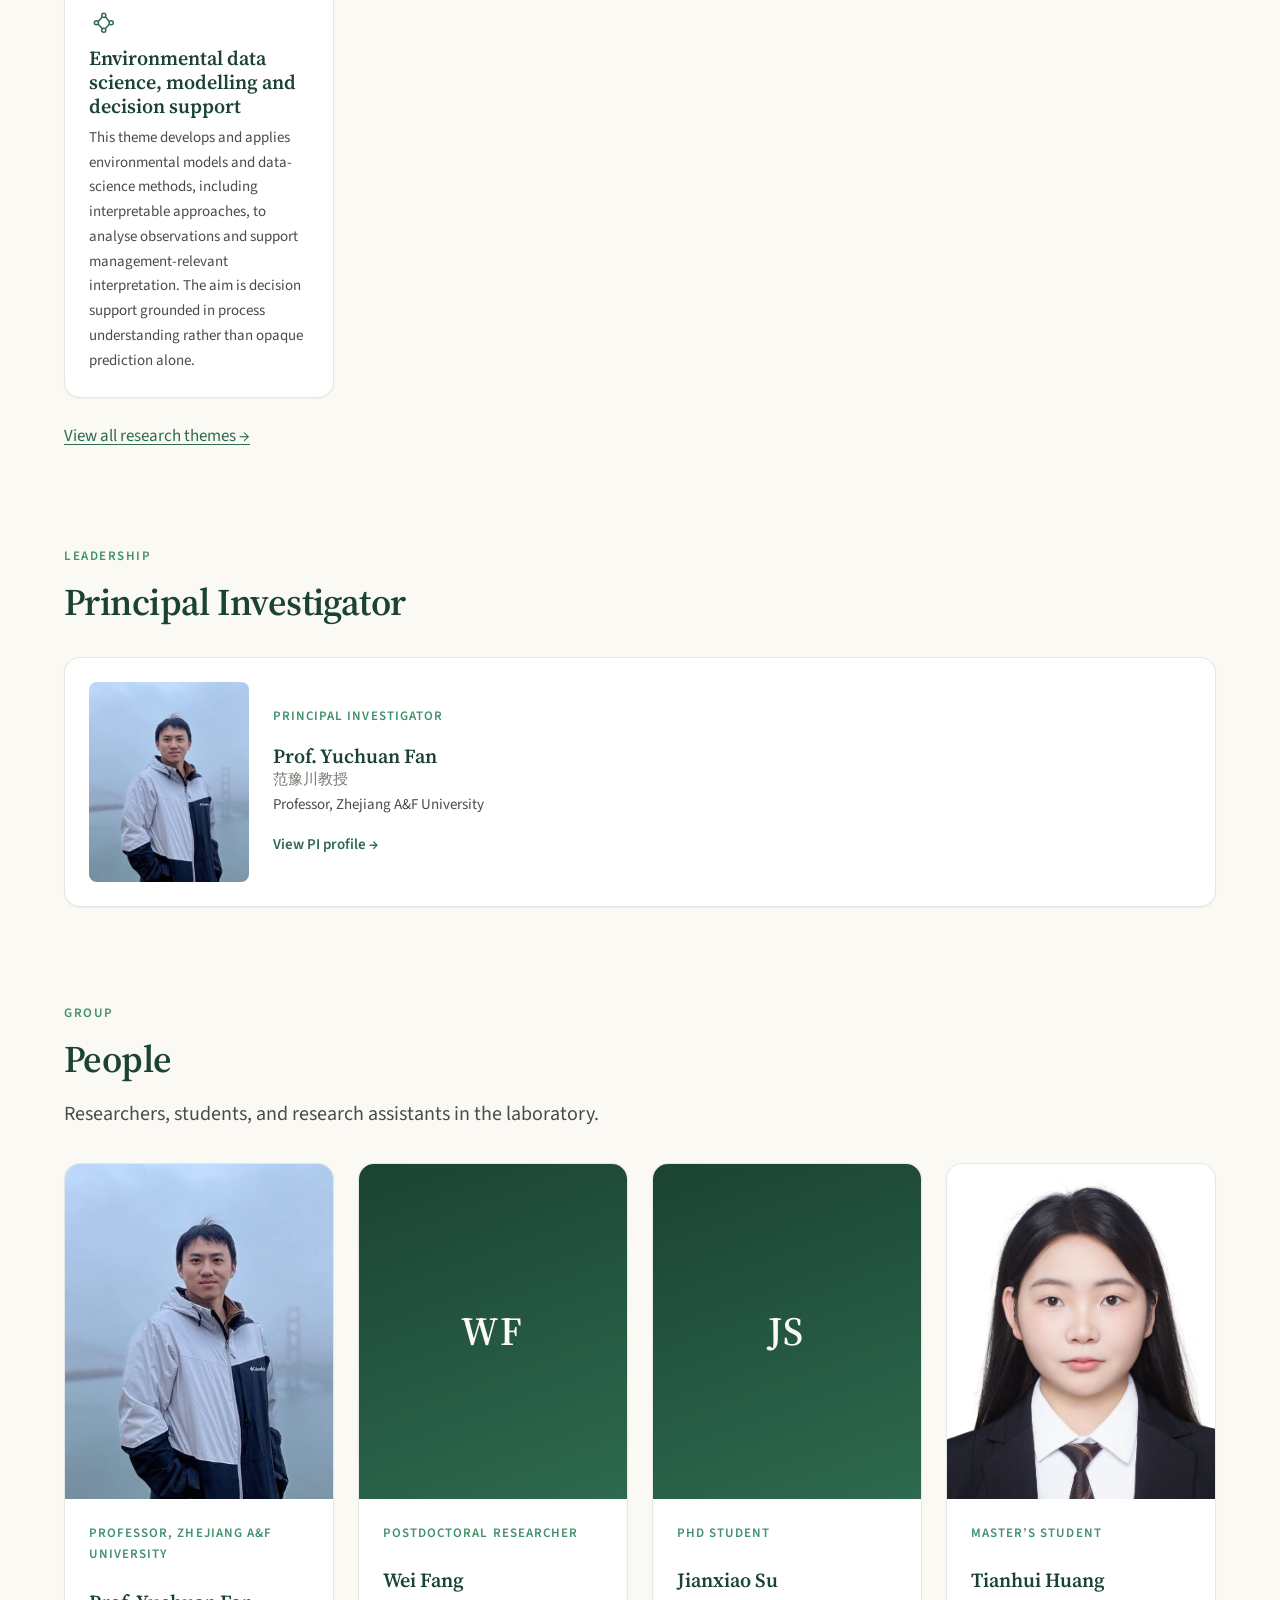
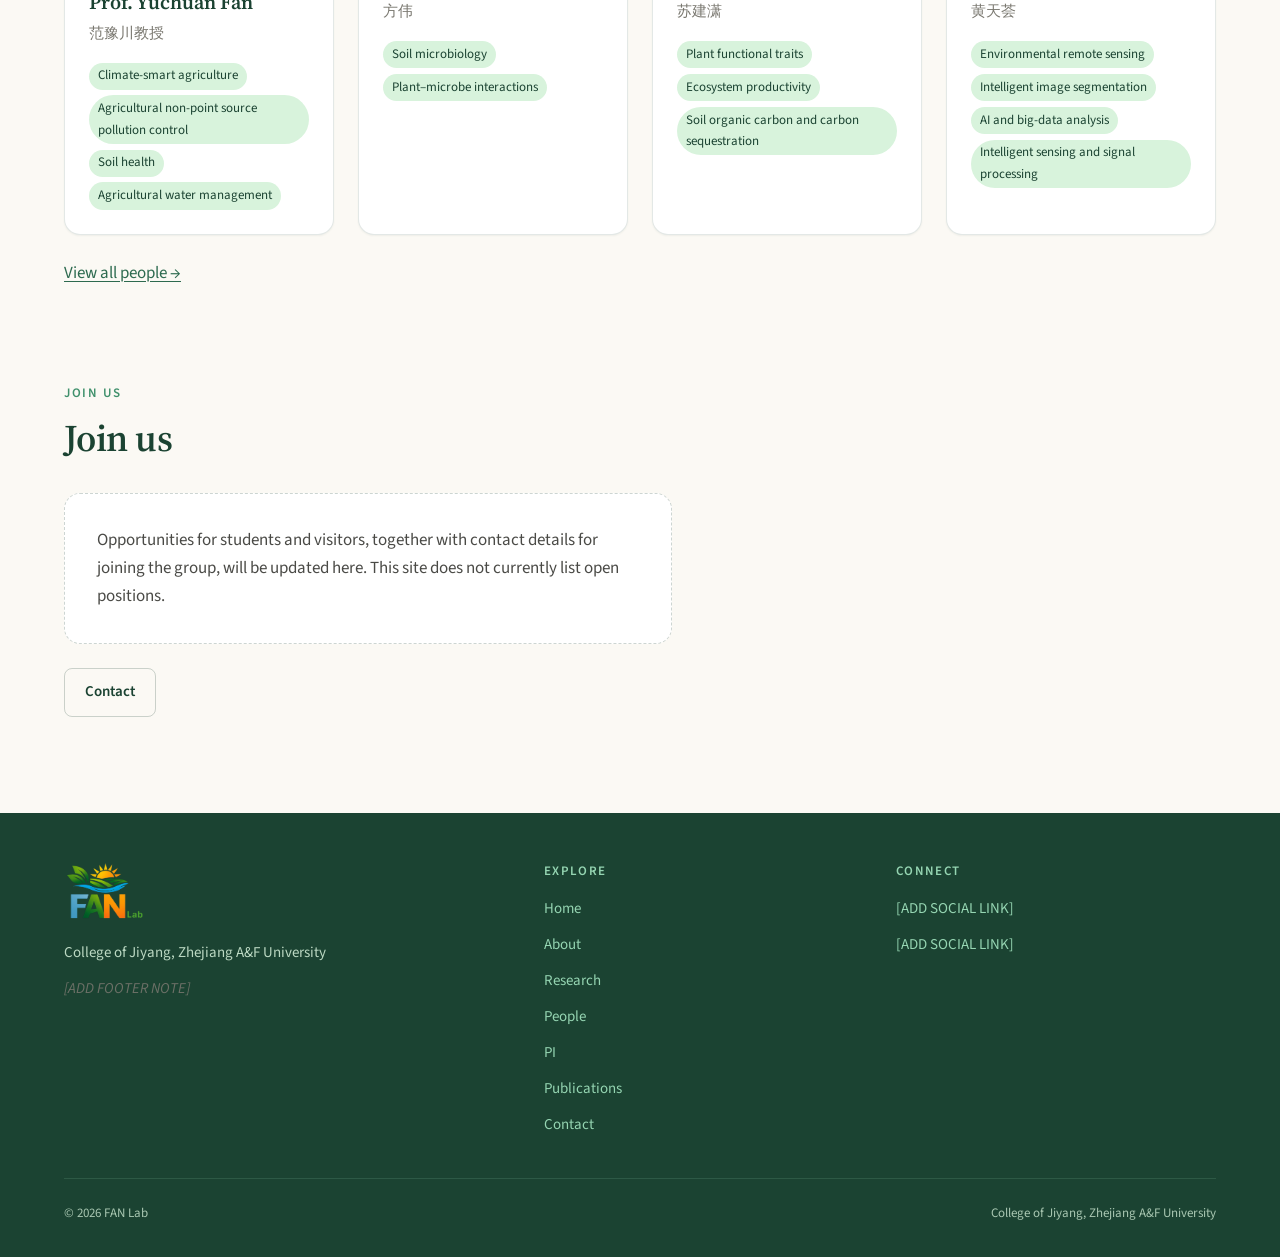
==== commit 50dbaa40: "Restore official FAN Lab logo and Professor title for Yuchuan Fan. Use the laboratory logo across he" ====
--- a/index.html
+++ b/index.html
@@ -18,7 +18,7 @@
       } catch (e) {}
     })();
   </script>
-  <link rel="icon" href="assets/images/fan-lab-favicon.svg" type="image/svg+xml" />
+  <link rel="icon" href="assets/images/fan-lab-favicon.png" type="image/png" />
   <link rel="preconnect" href="https://fonts.googleapis.com" />
   <link rel="preconnect" href="https://fonts.gstatic.com" crossorigin />
   <link href="https://fonts.googleapis.com/css2?family=Source+Sans+3:ital,wght@0,400;0,600;0,700;1,400&family=Source+Serif+4:opsz,wght@8..60,600;8..60,700&display=swap" rel="stylesheet" />
--- a/css/styles.css
+++ b/css/styles.css
@@ -248,8 +248,9 @@
 }
 
 .brand__logo {
-  height: 2rem; /* ~32px — compact mark for navbar */
-  width: 2rem;
+  height: 2.5rem;
+  width: auto;
+  max-width: 7.5rem;
   display: block;
   flex-shrink: 0;
   object-fit: contain;
@@ -1324,9 +1325,9 @@
 }
 
 .logo-mark--about {
-  height: 3.75rem;
+  height: 7rem;
   width: auto;
-  max-width: min(18rem, 100%);
+  max-width: min(16rem, 100%);
   margin: 0 0 1.75rem;
   object-fit: contain;
 }
@@ -1338,18 +1339,18 @@
 }
 
 .logo-mark--pi {
-  height: 3.25rem;
+  height: 5.5rem;
   width: auto;
-  max-width: min(16rem, 100%);
+  max-width: min(14rem, 100%);
   margin-bottom: var(--space-4);
   object-fit: contain;
 }
 
 .footer__brand-lockup {
   display: block;
-  height: 2.75rem;
+  height: 4.25rem;
   width: auto;
-  max-width: 12rem;
+  max-width: 11rem;
   margin-bottom: var(--space-3);
   object-fit: contain;
 }
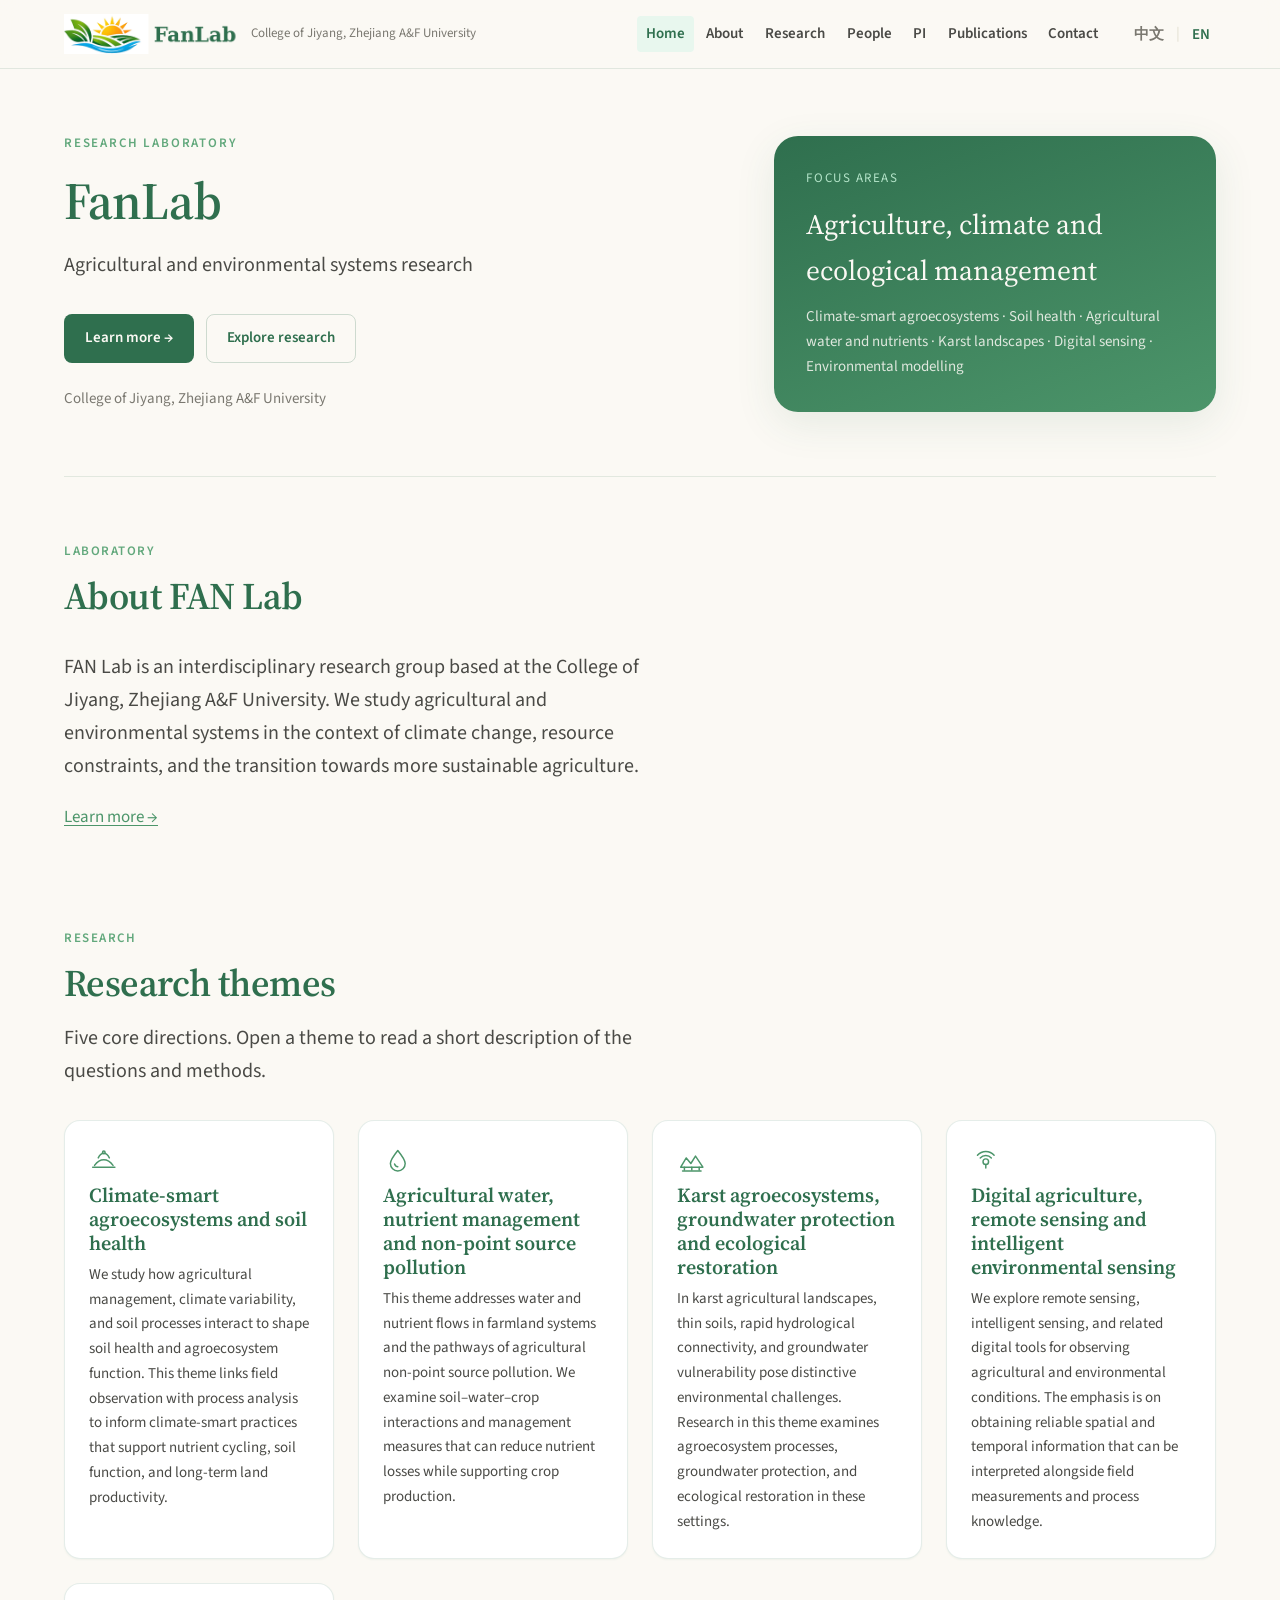
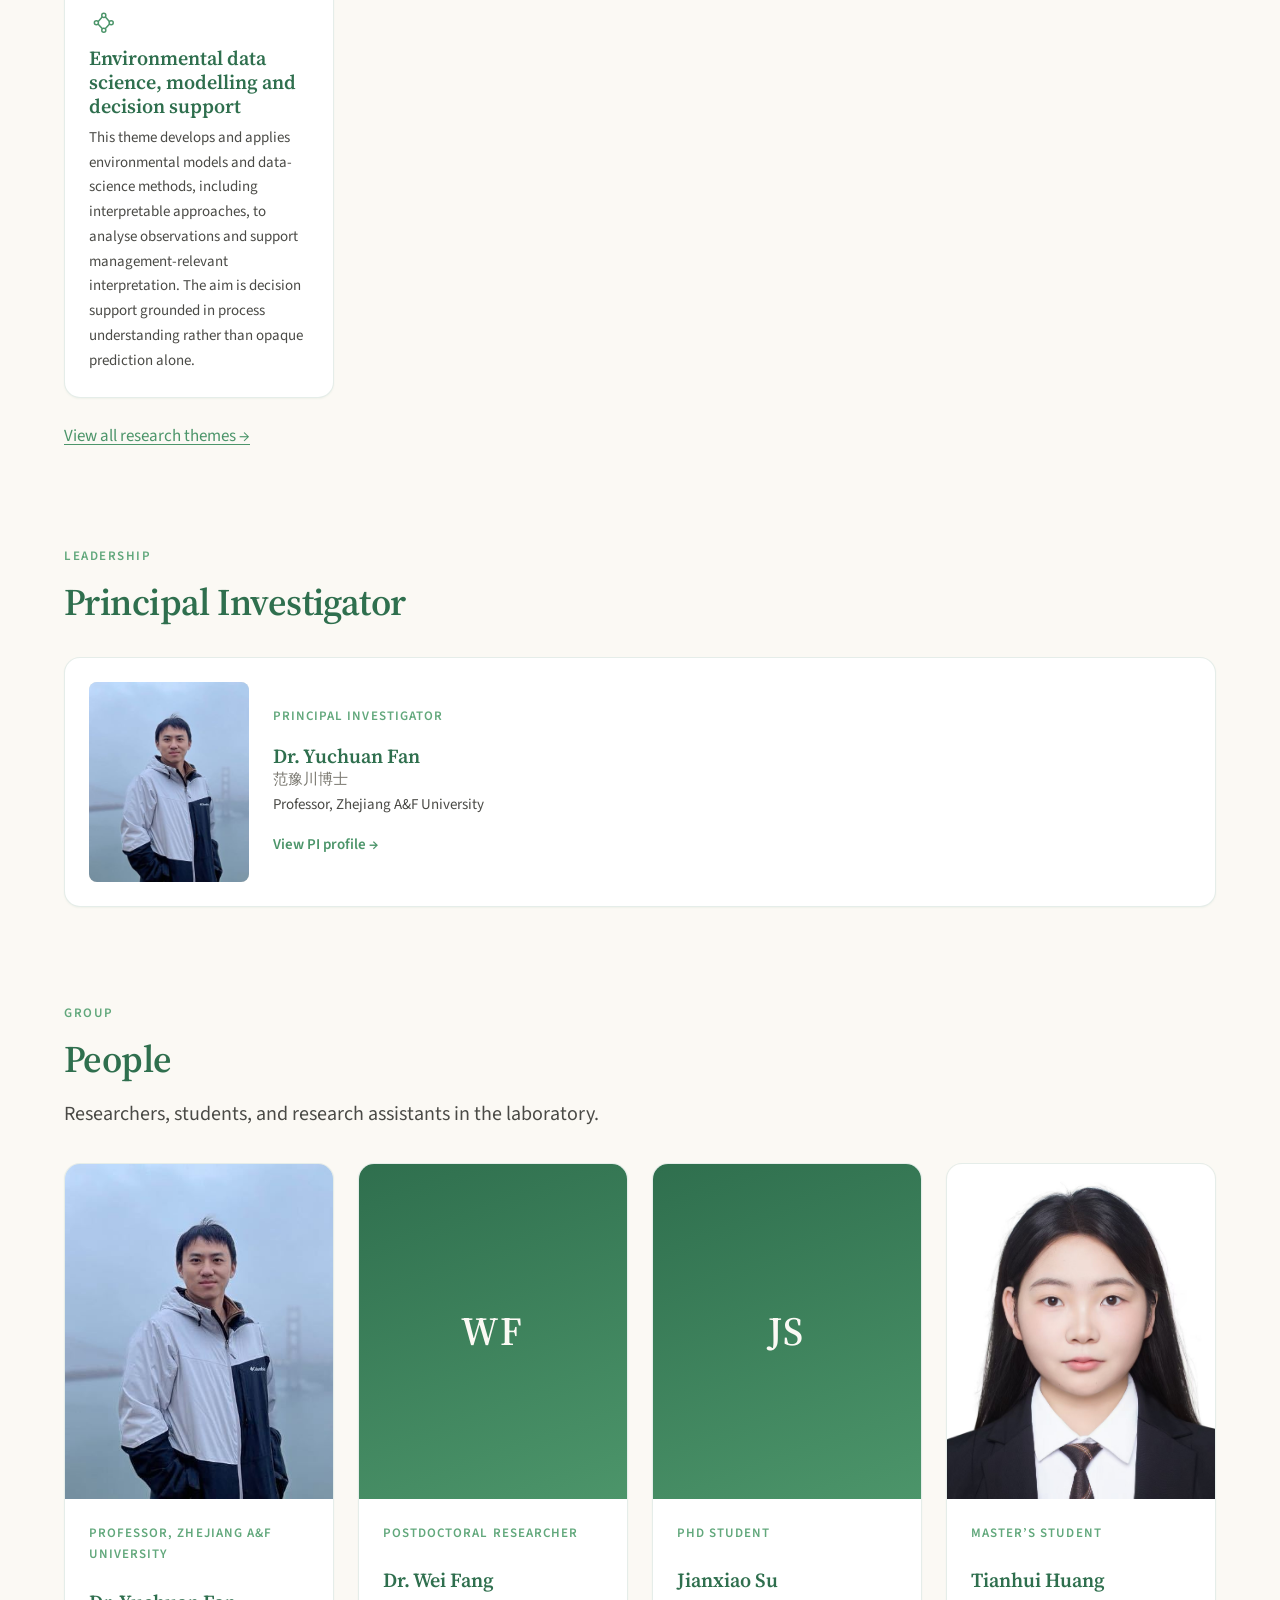
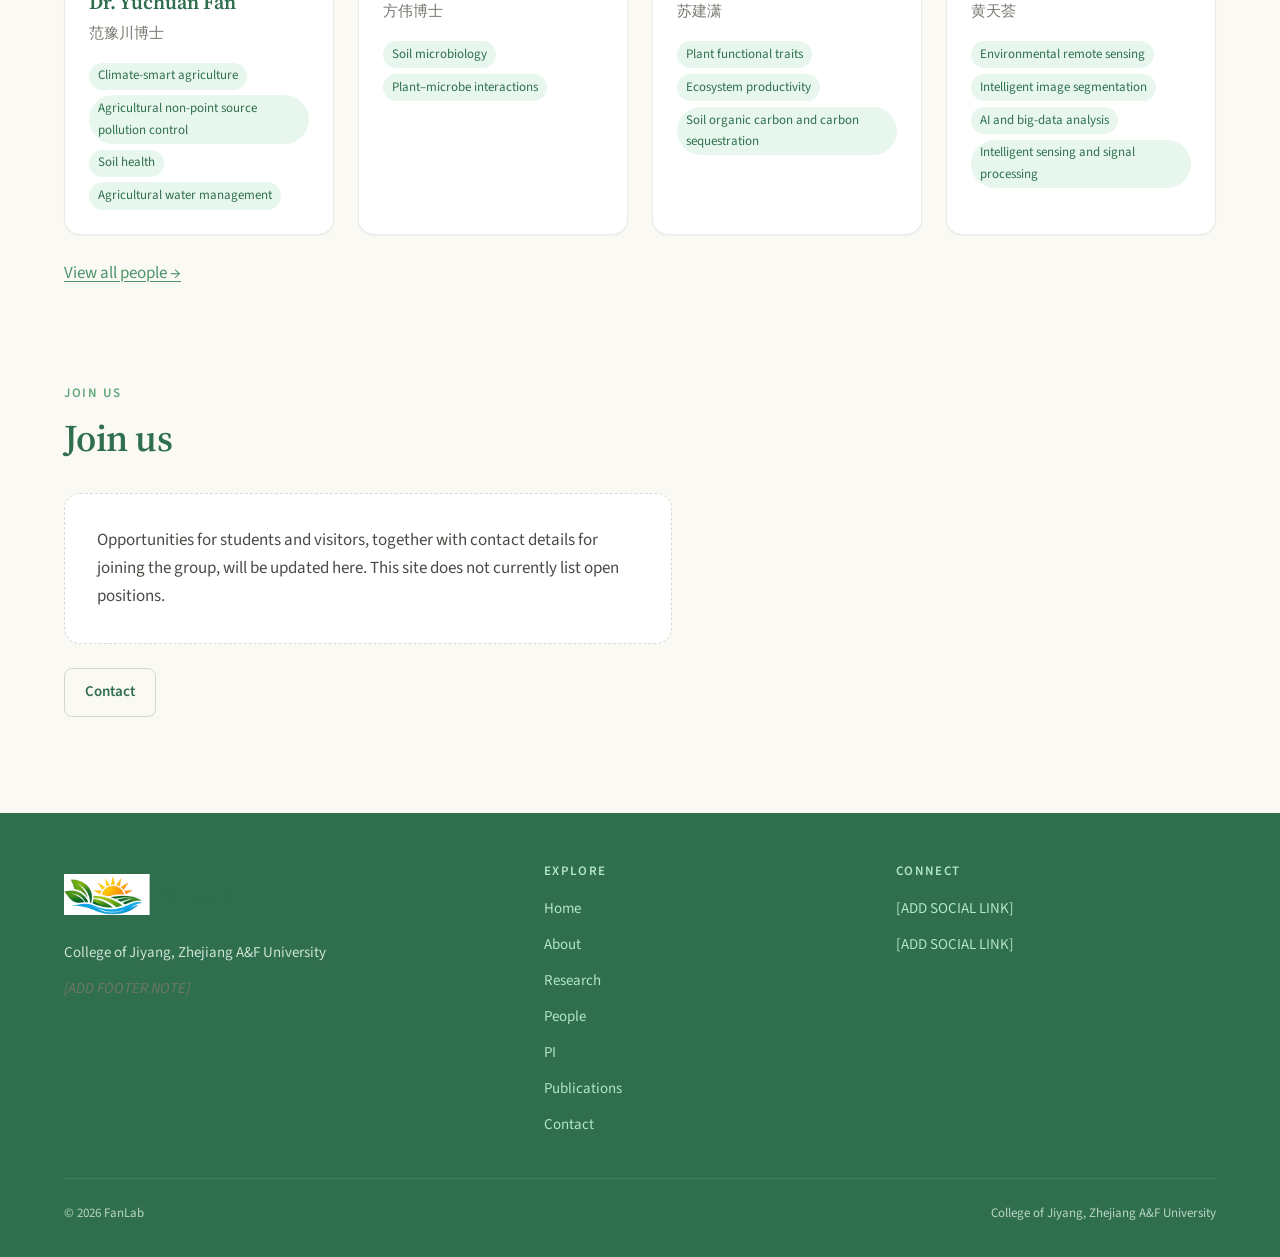
==== commit cbd58617: "Cache-bust logo assets with FanLab lockup v2 filenames. Rename emblem/lockup/nav/favicon so browsers" ====
--- a/index.html
+++ b/index.html
@@ -18,7 +18,7 @@
       } catch (e) {}
     })();
   </script>
-  <link rel="icon" href="assets/images/fan-lab-favicon.png" type="image/png" />
+  <link rel="icon" href="assets/images/fanlab-favicon-v2.png" type="image/png" />
   <link rel="preconnect" href="https://fonts.googleapis.com" />
   <link rel="preconnect" href="https://fonts.gstatic.com" crossorigin />
   <link href="https://fonts.googleapis.com/css2?family=Source+Sans+3:ital,wght@0,400;0,600;0,700;1,400&family=Source+Serif+4:opsz,wght@8..60,600;8..60,700&display=swap" rel="stylesheet" />
--- a/css/styles.css
+++ b/css/styles.css
@@ -4,20 +4,20 @@
    ========================================================================== */
 
 :root {
-  --color-forest: #1B4332;
-  --color-forest-mid: #2D6A4F;
-  --color-forest-soft: #40916C;
-  --color-leaf: #95D5B2;
-  --color-leaf-muted: #D8F3DC;
+  --color-forest: #2F6F4E;
+  --color-forest-mid: #4C956A;
+  --color-forest-soft: #62A87C;
+  --color-leaf: #B4E4C9;
+  --color-leaf-muted: #E8F7EE;
   --color-cream: #FBF9F4;
   --color-cream-deep: #F5F1E8;
   --color-sand: #E8E4D9;
   --color-ink: #1A1A1A;
   --color-ink-muted: #4A4A46;
   --color-ink-faint: #7A7870;
-  --color-border: rgba(27, 67, 50, 0.12);
-  --color-border-strong: rgba(27, 67, 50, 0.22);
-  --color-focus: #2D6A4F;
+  --color-border: rgba(47, 111, 78, 0.12);
+  --color-border-strong: rgba(47, 111, 78, 0.22);
+  --color-focus: #4C956A;
   --color-white: #FFFFFF;
 
   --font-serif: "Source Serif 4", "Songti SC", "Noto Serif SC", "Georgia", "Times New Roman", serif;
@@ -48,9 +48,9 @@
   --radius-lg: 16px;
   --radius-xl: 24px;
 
-  --shadow-sm: 0 1px 2px rgba(27, 67, 50, 0.06);
-  --shadow-md: 0 4px 16px rgba(27, 67, 50, 0.08);
-  --shadow-lg: 0 12px 40px rgba(27, 67, 50, 0.1);
+  --shadow-sm: 0 1px 2px rgba(47, 111, 78, 0.06);
+  --shadow-md: 0 4px 16px rgba(47, 111, 78, 0.08);
+  --shadow-lg: 0 12px 40px rgba(47, 111, 78, 0.10);
 
   --header-h: 4.25rem;
   --max-w: 72rem;
@@ -248,9 +248,9 @@
 }
 
 .brand__logo {
-  height: 2.5rem;
+  height: 2.75rem;
   width: auto;
-  max-width: 7.5rem;
+  max-width: 11rem;
   display: block;
   flex-shrink: 0;
   object-fit: contain;
@@ -666,7 +666,7 @@
   width: 3.5rem;
   height: 3.5rem;
   border-radius: 50%;
-  background: rgba(27, 67, 50, 0.12);
+  background: rgba(47, 111, 78, 0.12);
 }
 
 .card__body {
